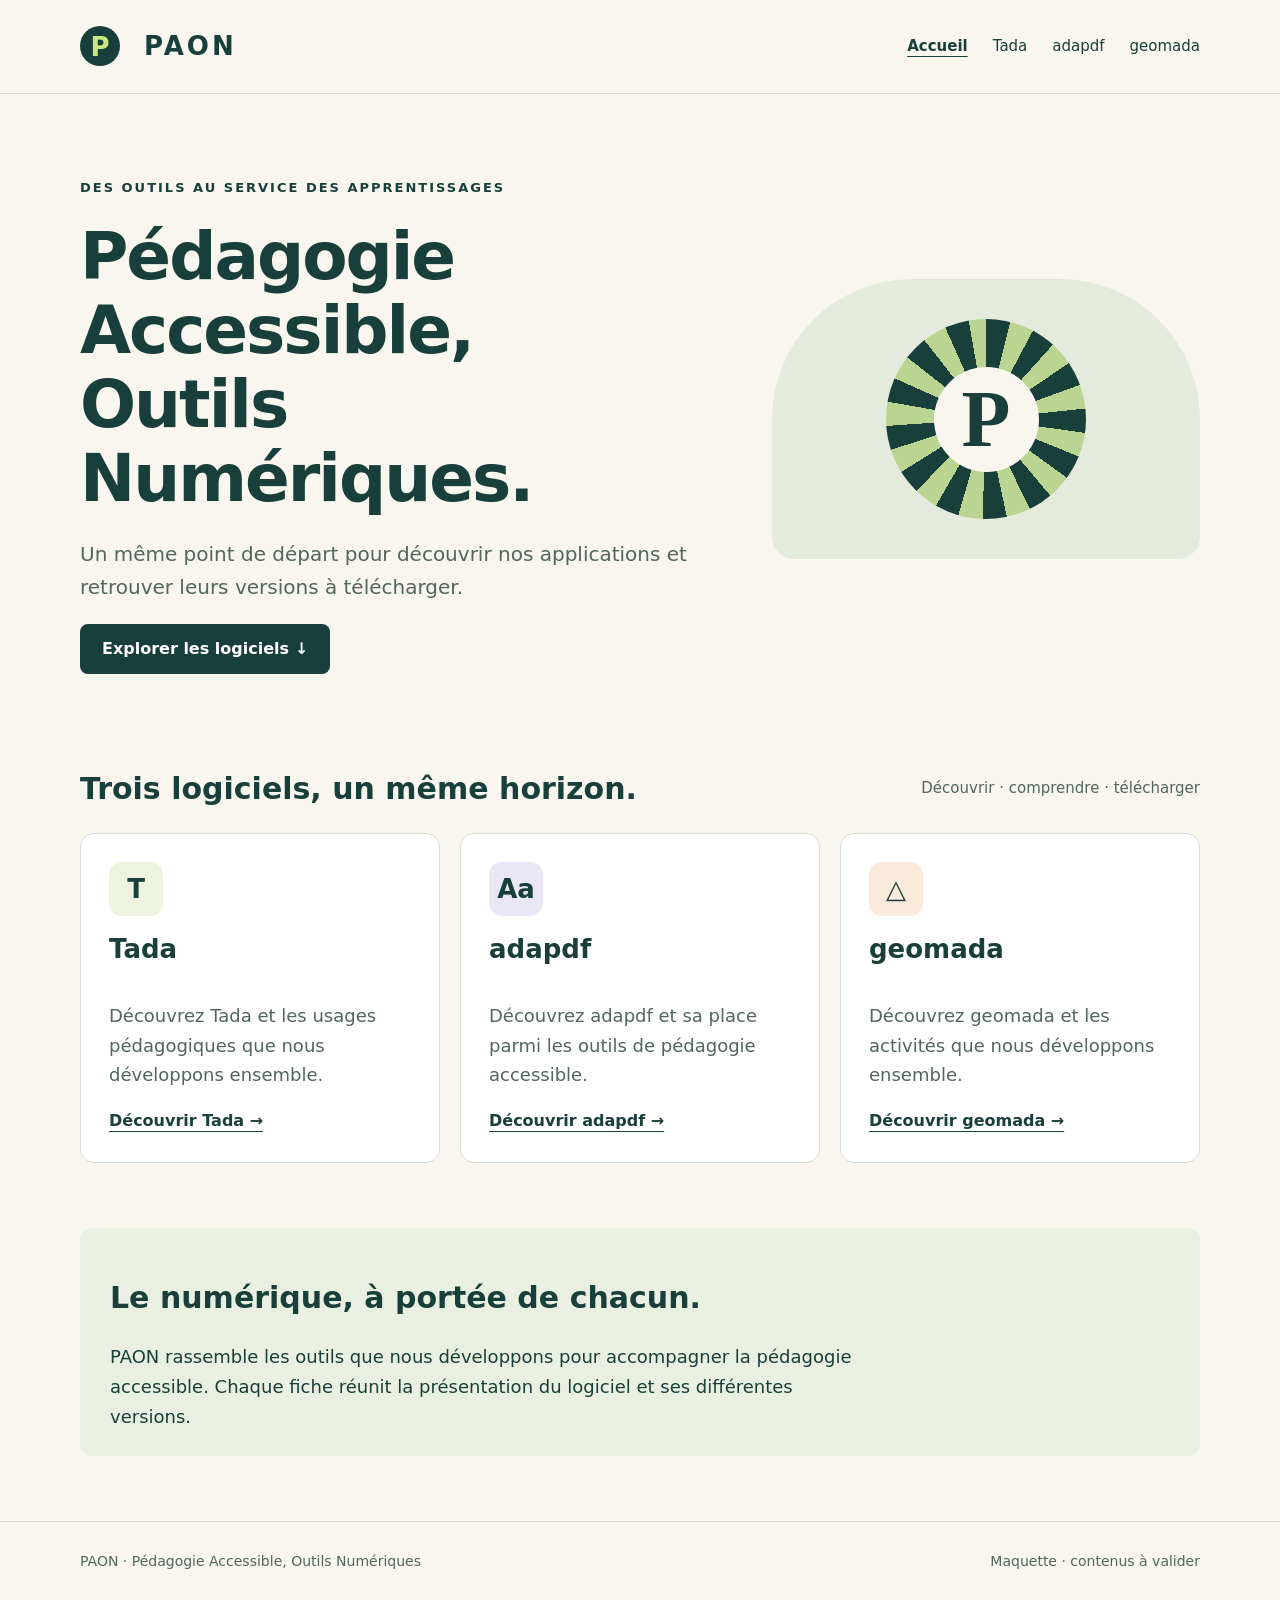
==== index.html @ e742e4db "Indenter les pages et préparer les téléchargements GitHub Releases" ====
<!doctype html>
<html lang="fr">
    <head>
        <meta charset="utf-8">
        <meta name="viewport" content="width=device-width, initial-scale=1">
        <title>Accueil — PAON</title>
        <meta name="description" content="PAON : présentation de Tada, adapdf et geomada et versions à télécharger.">
        <link rel="icon" href="favicon.svg" type="image/svg+xml">
        <link rel="stylesheet" href="styles.css">
        <script defer src="script.js"></script>
    </head>
    <body>
        <a class="skip" href="#contenu">Aller au contenu</a>
        <header>
            <div class="wrap nav">
                <a class="brand" href="index.html">
                    <span aria-hidden="true">P</span>
                    PAON
                </a>
                <nav aria-label="Navigation principale">
                    <a href="index.html" aria-current="page">Accueil</a>
                    <a href="tada.html">Tada</a>
                    <a href="adapdf.html">adapdf</a>
                    <a href="geomada.html">geomada</a>
                </nav>
            </div>
        </header>
        <main id="contenu" class="wrap">
            <section class="hero">
                <div>
                    <p class="eyebrow">Des outils au service des apprentissages</p>
                    <h1 tabindex="-1">
                        Pédagogie Accessible,
                        <br>
                        Outils Numériques.
                    </h1>
                    <p class="intro">Un même point de départ pour découvrir nos applications et retrouver leurs versions à télécharger.</p>
                    <a class="button" href="#logiciels">Explorer les logiciels ↓</a>
                </div>
                <div class="art" aria-hidden="true">
                    <div class="fan">
                    </div>
                </div>
            </section>
            <section id="logiciels" class="section">
                <div class="section-head">
                    <h2>Trois logiciels, un même horizon.</h2>
                    <p>Découvrir · comprendre · télécharger</p>
                </div>
                <div class="cards">
                    <article class="card">
                        <span class="icon" aria-hidden="true">T</span>
                        <h3>Tada</h3>
                        <p>Découvrez Tada et les usages pédagogiques que nous développons ensemble.</p>
                        <a class="text-link" href="tada.html">Découvrir Tada →</a>
                    </article>
                    <article class="card">
                        <span class="icon" aria-hidden="true">Aa</span>
                        <h3>adapdf</h3>
                        <p>Découvrez adapdf et sa place parmi les outils de pédagogie accessible.</p>
                        <a class="text-link" href="adapdf.html">Découvrir adapdf →</a>
                    </article>
                    <article class="card">
                        <span class="icon" aria-hidden="true">△</span>
                        <h3>geomada</h3>
                        <p>Découvrez geomada et les activités que nous développons ensemble.</p>
                        <a class="text-link" href="geomada.html">Découvrir geomada →</a>
                    </article>
                </div>
            </section>
            <section class="section">
                <div class="note">
                    <h2>Le numérique, à portée de chacun.</h2>
                    <p>PAON rassemble les outils que nous développons pour accompagner la pédagogie accessible. Chaque fiche réunit la présentation du logiciel et ses différentes versions.</p>
                </div>
            </section>
        </main>
        <footer>
            <div class="wrap footer">
                <span>PAON · Pédagogie Accessible, Outils Numériques</span>
                <span>Maquette · contenus à valider</span>
            </div>
        </footer>
    </body>
</html>
---- styles.css ----
:root{--ink:#183f3a;--paper:#f8f6ef;--muted:#52655f;--line:#d5ded5}*{box-sizing:border-box}html{scroll-behavior:smooth}body{margin:0;background:var(--paper);color:var(--ink);font:18px/1.65 system-ui,sans-serif}a{color:inherit;text-underline-offset:5px}a:focus-visible,button:focus-visible{outline:3px solid #925000;outline-offset:5px}.skip{position:absolute;top:-100px}.skip:focus{top:10px;background:white;padding:12px}.wrap{width:min(1120px,90%);margin:auto}header{border-bottom:1px solid var(--line)}.nav{display:flex;justify-content:space-between;align-items:center;gap:25px;padding:25px 0}.brand{text-decoration:none;font-size:26px;font-weight:850;letter-spacing:3px}.brand span{display:inline-grid;place-items:center;border-radius:50%;background:var(--ink);color:#cbe784;width:40px;height:40px;margin-right:10px;letter-spacing:0}nav{display:flex;gap:25px;flex-wrap:wrap}nav a{font-size:15px;text-decoration:none}nav a[aria-current]{text-decoration:underline;font-weight:750}.hero{display:grid;grid-template-columns:1.5fr 1fr;gap:50px;align-items:center;padding:70px 0}.eyebrow{font-size:13px;font-weight:750;text-transform:uppercase;letter-spacing:2px}h1{font-size:clamp(38px,5.5vw,66px);line-height:1.12;letter-spacing:-2px;margin:22px 0}h2{font-size:30px;line-height:1.3}h3{font-size:26px;margin:12px 0}p{max-width:65ch}.intro{font-size:20px;color:var(--muted)}.button{display:inline-block;background:var(--ink);color:white;padding:12px 22px;border-radius:8px;text-decoration:none;font-size:16px;font-weight:650}.button:hover{background:#285b53}.art{height:280px;background:#e5ebdc;border-radius:140px 140px 22px 22px;display:grid;place-items:center}.fan{width:200px;height:200px;border-radius:50%;background:repeating-conic-gradient(#183f3a 0deg 14deg,#b9d591 14deg 28deg);display:grid;place-items:center}.fan:after{content:'P';font:700 80px Georgia;display:grid;place-items:center;width:105px;height:105px;border-radius:50%;background:var(--paper)}.section{padding-bottom:65px}.section-head{display:flex;justify-content:space-between;align-items:center;gap:20px}.section-head p{font-size:15px;color:var(--muted)}.cards{display:grid;grid-template-columns:repeat(3,1fr);gap:20px}.card{background:white;border:1px solid var(--line);border-radius:14px;padding:28px;display:flex;flex-direction:column;align-items:start}.card p{color:var(--muted);flex:1}.icon{width:54px;height:54px;display:grid;place-items:center;border-radius:13px;background:#edf3df;font-size:26px;font-weight:750}.card:nth-child(2) .icon{background:#e9e6f5}.card:nth-child(3) .icon{background:#faeadb}.text-link{font-size:16px;font-weight:700}.note{background:#eaf0e1;padding:25px 30px;border-radius:12px}.note p{margin:0}.detail{padding:45px 0 70px}.breadcrumb{font-size:14px;color:var(--muted)}.detail-head{max-width:750px;padding:20px 0}.detail-grid{display:grid;grid-template-columns:1fr 1.3fr;gap:45px}.versions{list-style:none;padding:0}.version{padding:22px 0;border-top:1px solid var(--line);display:flex;align-items:center;justify-content:space-between;gap:20px}.version strong{display:block}.version small{color:var(--muted)}.pending{background:#e7eae4;color:#52655f;border-radius:6px;padding:8px 15px;white-space:nowrap;font-size:14px}.tag{font-size:13px;border:1px solid var(--line);border-radius:100px;padding:5px 10px}footer{border-top:1px solid var(--line);padding:28px 0;font-size:14px;color:var(--muted)}.footer{display:flex;justify-content:space-between;gap:20px}details{margin-top:20px}summary{cursor:pointer;font-weight:650}.top{margin-top:35px;background:transparent;border:1px solid var(--line);padding:10px 16px;color:var(--ink);cursor:pointer;border-radius:6px}@media(max-width:750px){.nav{align-items:flex-start;flex-direction:column}nav{gap:18px}.hero{grid-template-columns:1fr;padding:40px 0;gap:25px}.art{height:200px}.fan{width:160px;height:160px}.cards,.detail-grid{grid-template-columns:1fr}.section-head,.footer{display:block}.version{align-items:flex-start}h1{letter-spacing:-1px}}@media(prefers-reduced-motion:reduce){html{scroll-behavior:auto}}
.brand{display:inline-flex;align-items:center;gap:14px}.brand img{display:block;width:32px;height:50px}.hero-logo{display:block;width:160px;height:248px;object-fit:contain}@media(max-width:750px){.hero-logo{width:115px;height:178px}}
.asset-name{font-size:15px;overflow-wrap:anywhere}.release-date{font-size:14px;color:var(--muted)}[data-download-app] .version>div{min-width:0}[data-download-app] .button{flex-shrink:0;font-size:14px;padding:9px 13px}@media(max-width:450px){[data-download-app] .version{flex-direction:column;align-items:start}}
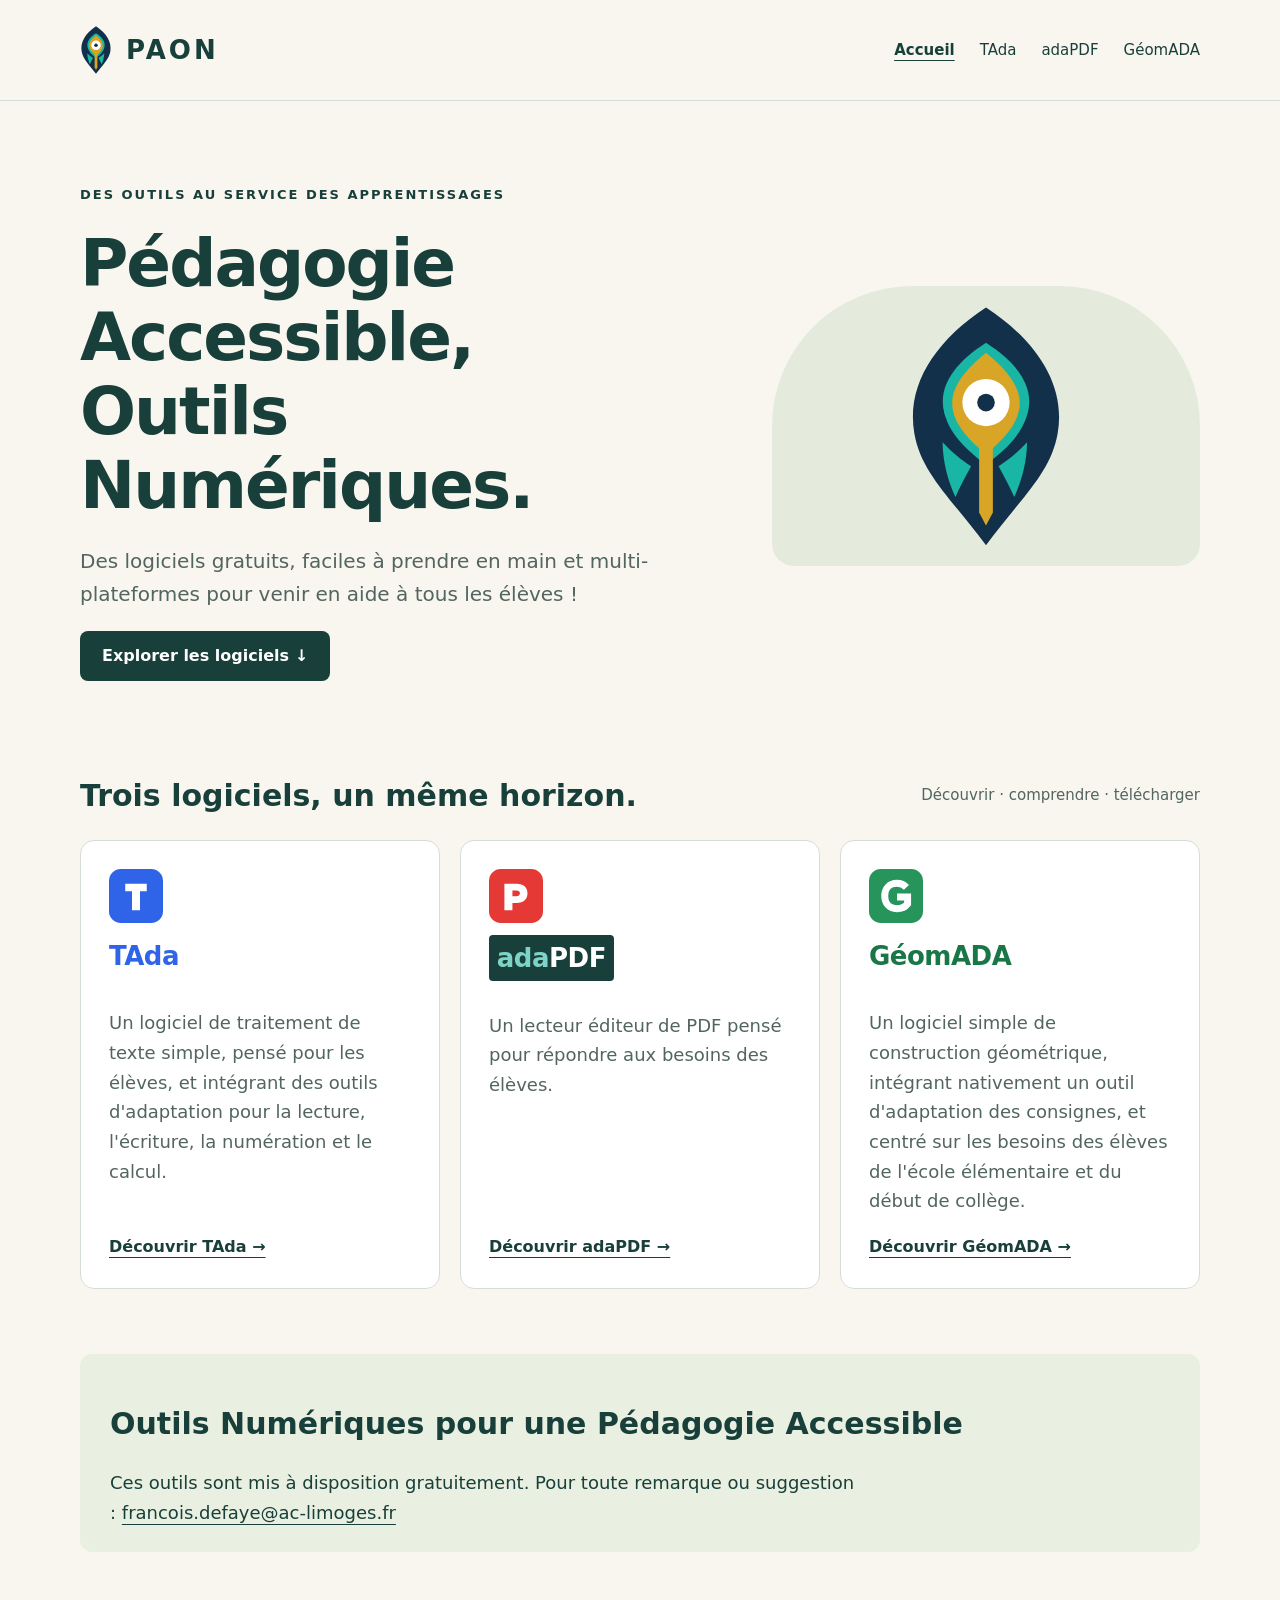
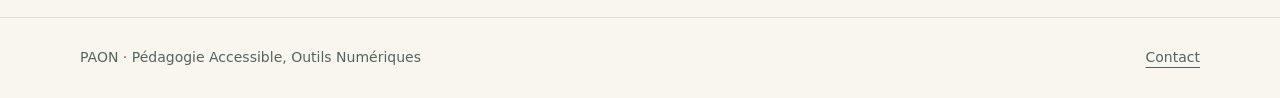
==== commit 5d97a088: "Intégrer les textes les logos et les captures des trois logiciels" ====
--- a/index.html
+++ b/index.html
@@ -4,7 +4,7 @@
         <meta charset="utf-8">
         <meta name="viewport" content="width=device-width, initial-scale=1">
         <title>Accueil — PAON</title>
-        <meta name="description" content="PAON : présentation de Tada, adapdf et geomada et versions à télécharger.">
+        <meta name="description" content="Des logiciels gratuits, faciles à prendre en main et multi-plateformes pour venir en aide à tous les élèves !">
         <link rel="icon" href="favicon.svg" type="image/svg+xml">
         <link rel="stylesheet" href="styles.css">
         <script defer src="script.js"></script>
@@ -14,14 +14,14 @@
         <header>
             <div class="wrap nav">
                 <a class="brand" href="index.html">
-                    <span aria-hidden="true">P</span>
+                    <img src="assets/plume.svg" alt="" width="32" height="50">
                     PAON
                 </a>
                 <nav aria-label="Navigation principale">
                     <a href="index.html" aria-current="page">Accueil</a>
-                    <a href="tada.html">Tada</a>
-                    <a href="adapdf.html">adapdf</a>
-                    <a href="geomada.html">geomada</a>
+                    <a href="tada.html">TAda</a>
+                    <a href="adapdf.html">adaPDF</a>
+                    <a href="geomada.html">GéomADA</a>
                 </nav>
             </div>
         </header>
@@ -29,17 +29,12 @@
             <section class="hero">
                 <div>
                     <p class="eyebrow">Des outils au service des apprentissages</p>
-                    <h1 tabindex="-1">
-                        Pédagogie Accessible,
-                        <br>
-                        Outils Numériques.
-                    </h1>
-                    <p class="intro">Un même point de départ pour découvrir nos applications et retrouver leurs versions à télécharger.</p>
+                    <h1 tabindex="-1">Pédagogie Accessible,<br>Outils Numériques.</h1>
+                    <p class="intro">Des logiciels gratuits, faciles à prendre en main et multi-plateformes pour venir en aide à tous les élèves !</p>
                     <a class="button" href="#logiciels">Explorer les logiciels ↓</a>
                 </div>
                 <div class="art" aria-hidden="true">
-                    <div class="fan">
-                    </div>
+                    <img class="hero-logo" src="assets/plume.svg" alt="" width="160" height="248">
                 </div>
             </section>
             <section id="logiciels" class="section">
@@ -49,36 +44,36 @@
                 </div>
                 <div class="cards">
                     <article class="card">
-                        <span class="icon" aria-hidden="true">T</span>
-                        <h3>Tada</h3>
-                        <p>Découvrez Tada et les usages pédagogiques que nous développons ensemble.</p>
-                        <a class="text-link" href="tada.html">Découvrir Tada →</a>
+                        <img class="app-logo" src="assets/logo-tada.svg" alt="" width="54" height="54">
+                        <h3><span class="app-name app-name-tada">TAda</span></h3>
+                        <p>Un logiciel de traitement de texte simple, pensé pour les élèves, et intégrant des outils d&#x27;adaptation pour la lecture, l&#x27;écriture, la numération et le calcul.</p>
+                        <a class="text-link" href="tada.html">Découvrir TAda →</a>
                     </article>
                     <article class="card">
-                        <span class="icon" aria-hidden="true">Aa</span>
-                        <h3>adapdf</h3>
-                        <p>Découvrez adapdf et sa place parmi les outils de pédagogie accessible.</p>
-                        <a class="text-link" href="adapdf.html">Découvrir adapdf →</a>
+                        <img class="app-logo" src="assets/logo-adapdf.svg" alt="" width="54" height="54">
+                        <h3><span class="app-name app-name-adapdf"><span class="app-prefix">ada</span>PDF</span></h3>
+                        <p>Un lecteur éditeur de PDF pensé pour répondre aux besoins des élèves.</p>
+                        <a class="text-link" href="adapdf.html">Découvrir adaPDF →</a>
                     </article>
                     <article class="card">
-                        <span class="icon" aria-hidden="true">△</span>
-                        <h3>geomada</h3>
-                        <p>Découvrez geomada et les activités que nous développons ensemble.</p>
-                        <a class="text-link" href="geomada.html">Découvrir geomada →</a>
+                        <img class="app-logo" src="assets/logo-geomada.svg" alt="" width="54" height="54">
+                        <h3><span class="app-name app-name-geomada">GéomADA</span></h3>
+                        <p>Un logiciel simple de construction géométrique, intégrant nativement un outil d&#x27;adaptation des consignes, et centré sur les besoins des élèves de l&#x27;école élémentaire et du début de collège.</p>
+                        <a class="text-link" href="geomada.html">Découvrir GéomADA →</a>
                     </article>
                 </div>
             </section>
             <section class="section">
                 <div class="note">
-                    <h2>Le numérique, à portée de chacun.</h2>
-                    <p>PAON rassemble les outils que nous développons pour accompagner la pédagogie accessible. Chaque fiche réunit la présentation du logiciel et ses différentes versions.</p>
+                    <h2>Outils Numériques pour une Pédagogie Accessible</h2>
+                    <p>Ces outils sont mis à disposition gratuitement. Pour toute remarque ou suggestion : <a href="mailto:francois.defaye@ac-limoges.fr">francois.defaye@ac-limoges.fr</a></p>
                 </div>
             </section>
         </main>
         <footer>
             <div class="wrap footer">
                 <span>PAON · Pédagogie Accessible, Outils Numériques</span>
-                <span>Maquette · contenus à valider</span>
+                <a href="mailto:francois.defaye@ac-limoges.fr">Contact</a>
             </div>
         </footer>
     </body>
--- a/styles.css
+++ b/styles.css
@@ -1,3 +1,36 @@
 :root{--ink:#183f3a;--paper:#f8f6ef;--muted:#52655f;--line:#d5ded5}*{box-sizing:border-box}html{scroll-behavior:smooth}body{margin:0;background:var(--paper);color:var(--ink);font:18px/1.65 system-ui,sans-serif}a{color:inherit;text-underline-offset:5px}a:focus-visible,button:focus-visible{outline:3px solid #925000;outline-offset:5px}.skip{position:absolute;top:-100px}.skip:focus{top:10px;background:white;padding:12px}.wrap{width:min(1120px,90%);margin:auto}header{border-bottom:1px solid var(--line)}.nav{display:flex;justify-content:space-between;align-items:center;gap:25px;padding:25px 0}.brand{text-decoration:none;font-size:26px;font-weight:850;letter-spacing:3px}.brand span{display:inline-grid;place-items:center;border-radius:50%;background:var(--ink);color:#cbe784;width:40px;height:40px;margin-right:10px;letter-spacing:0}nav{display:flex;gap:25px;flex-wrap:wrap}nav a{font-size:15px;text-decoration:none}nav a[aria-current]{text-decoration:underline;font-weight:750}.hero{display:grid;grid-template-columns:1.5fr 1fr;gap:50px;align-items:center;padding:70px 0}.eyebrow{font-size:13px;font-weight:750;text-transform:uppercase;letter-spacing:2px}h1{font-size:clamp(38px,5.5vw,66px);line-height:1.12;letter-spacing:-2px;margin:22px 0}h2{font-size:30px;line-height:1.3}h3{font-size:26px;margin:12px 0}p{max-width:65ch}.intro{font-size:20px;color:var(--muted)}.button{display:inline-block;background:var(--ink);color:white;padding:12px 22px;border-radius:8px;text-decoration:none;font-size:16px;font-weight:650}.button:hover{background:#285b53}.art{height:280px;background:#e5ebdc;border-radius:140px 140px 22px 22px;display:grid;place-items:center}.fan{width:200px;height:200px;border-radius:50%;background:repeating-conic-gradient(#183f3a 0deg 14deg,#b9d591 14deg 28deg);display:grid;place-items:center}.fan:after{content:'P';font:700 80px Georgia;display:grid;place-items:center;width:105px;height:105px;border-radius:50%;background:var(--paper)}.section{padding-bottom:65px}.section-head{display:flex;justify-content:space-between;align-items:center;gap:20px}.section-head p{font-size:15px;color:var(--muted)}.cards{display:grid;grid-template-columns:repeat(3,1fr);gap:20px}.card{background:white;border:1px solid var(--line);border-radius:14px;padding:28px;display:flex;flex-direction:column;align-items:start}.card p{color:var(--muted);flex:1}.icon{width:54px;height:54px;display:grid;place-items:center;border-radius:13px;background:#edf3df;font-size:26px;font-weight:750}.card:nth-child(2) .icon{background:#e9e6f5}.card:nth-child(3) .icon{background:#faeadb}.text-link{font-size:16px;font-weight:700}.note{background:#eaf0e1;padding:25px 30px;border-radius:12px}.note p{margin:0}.detail{padding:45px 0 70px}.breadcrumb{font-size:14px;color:var(--muted)}.detail-head{max-width:750px;padding:20px 0}.detail-grid{display:grid;grid-template-columns:1fr 1.3fr;gap:45px}.versions{list-style:none;padding:0}.version{padding:22px 0;border-top:1px solid var(--line);display:flex;align-items:center;justify-content:space-between;gap:20px}.version strong{display:block}.version small{color:var(--muted)}.pending{background:#e7eae4;color:#52655f;border-radius:6px;padding:8px 15px;white-space:nowrap;font-size:14px}.tag{font-size:13px;border:1px solid var(--line);border-radius:100px;padding:5px 10px}footer{border-top:1px solid var(--line);padding:28px 0;font-size:14px;color:var(--muted)}.footer{display:flex;justify-content:space-between;gap:20px}details{margin-top:20px}summary{cursor:pointer;font-weight:650}.top{margin-top:35px;background:transparent;border:1px solid var(--line);padding:10px 16px;color:var(--ink);cursor:pointer;border-radius:6px}@media(max-width:750px){.nav{align-items:flex-start;flex-direction:column}nav{gap:18px}.hero{grid-template-columns:1fr;padding:40px 0;gap:25px}.art{height:200px}.fan{width:160px;height:160px}.cards,.detail-grid{grid-template-columns:1fr}.section-head,.footer{display:block}.version{align-items:flex-start}h1{letter-spacing:-1px}}@media(prefers-reduced-motion:reduce){html{scroll-behavior:auto}}
 .brand{display:inline-flex;align-items:center;gap:14px}.brand img{display:block;width:32px;height:50px}.hero-logo{display:block;width:160px;height:248px;object-fit:contain}@media(max-width:750px){.hero-logo{width:115px;height:178px}}
 .asset-name{font-size:15px;overflow-wrap:anywhere}.release-date{font-size:14px;color:var(--muted)}[data-download-app] .version>div{min-width:0}[data-download-app] .button{flex-shrink:0;font-size:14px;padding:9px 13px}@media(max-width:450px){[data-download-app] .version{flex-direction:column;align-items:start}}
+
+/* Pictogrammes des plateformes dans les listes de téléchargements. */
+.download-info {
+    display: flex;
+    align-items: center;
+    gap: 14px;
+}
+.platform-logo {
+    display: block;
+    flex: 0 0 36px;
+    width: 36px;
+    height: 36px;
+    object-fit: contain;
+}
+.download-text {
+    min-width: 0;
+}
+
+/* Identités des applications et captures fournies. */
+.app-logo { display: block; width: 54px; height: 54px; }
+.app-name { font-weight: 800; letter-spacing: -.5px; }
+.app-name-tada { color: #2f64e9; }
+.app-name-geomada { color: #187647; }
+.app-name-adapdf { display: inline-block; color: #fff; background: #183f3a; padding: .05em .3em; border-radius: .15em; }
+.app-name-adapdf .app-prefix { color: #7dd3c7; }
+.app-title { display: flex; align-items: center; gap: 18px; }
+.app-title img { width: 64px; height: 64px; flex: 0 0 64px; }
+.app-preview { margin: 0; }
+.app-preview a { display: block; border: 1px solid var(--line); border-radius: 12px; overflow: hidden; background: white; }
+.app-preview img { display: block; width: 100%; height: auto; }
+.app-preview figcaption { font-size: 14px; color: var(--muted); margin-top: 10px; }
+.note a { overflow-wrap: anywhere; }
+@media(max-width:450px) { .app-title { gap: 12px; } .app-title img { width: 48px; height: 48px; flex-basis: 48px; } }
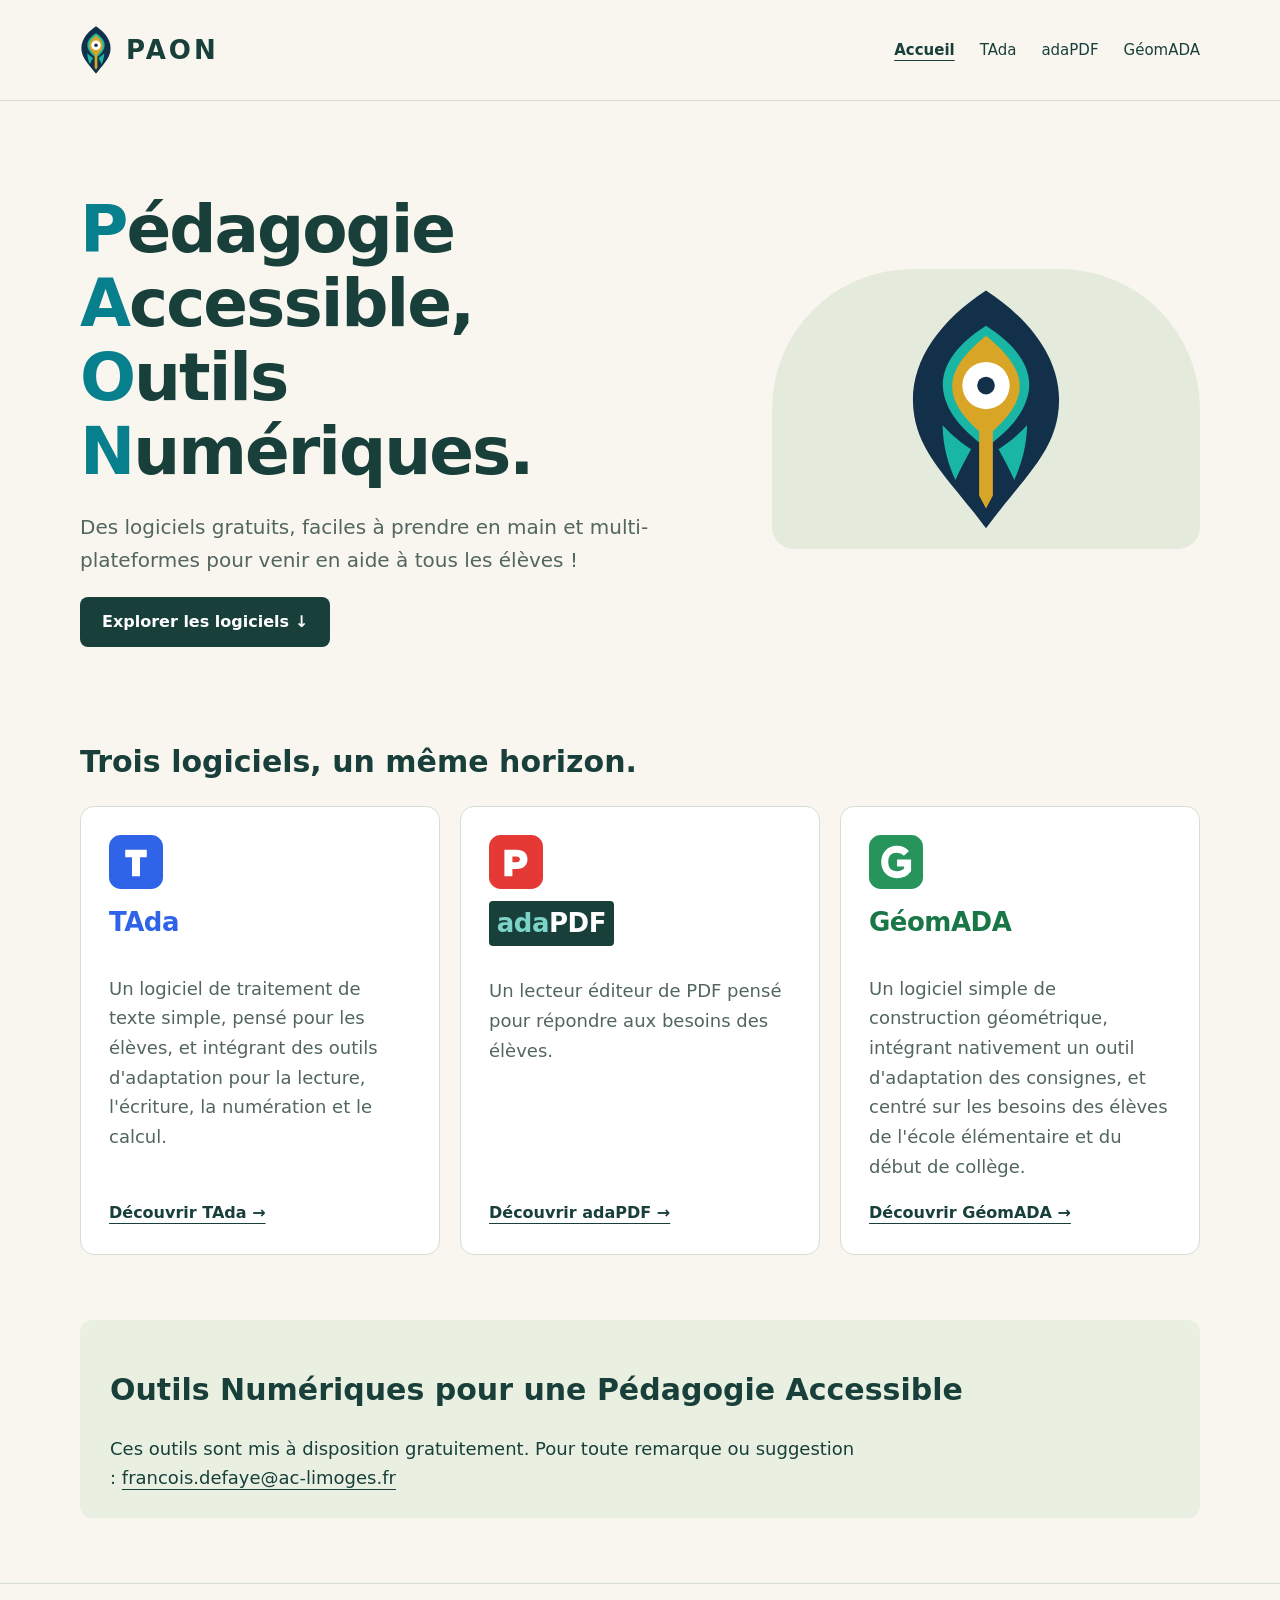
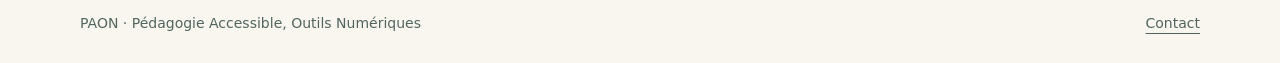
==== commit e4a4be36: "Alléger l’accueil et mettre les initiales PAON en couleur" ====
--- a/index.html
+++ b/index.html
@@ -28,8 +28,7 @@
         <main id="contenu" class="wrap">
             <section class="hero">
                 <div>
-                    <p class="eyebrow">Des outils au service des apprentissages</p>
-                    <h1 tabindex="-1">Pédagogie Accessible,<br>Outils Numériques.</h1>
+                    <h1 tabindex="-1" aria-label="Pédagogie Accessible, Outils Numériques."><span class="title-initial">P</span>édagogie <span class="title-initial">A</span>ccessible,<br><span class="title-initial">O</span>utils <span class="title-initial">N</span>umériques.</h1>
                     <p class="intro">Des logiciels gratuits, faciles à prendre en main et multi-plateformes pour venir en aide à tous les élèves !</p>
                     <a class="button" href="#logiciels">Explorer les logiciels ↓</a>
                 </div>
@@ -40,7 +39,6 @@
             <section id="logiciels" class="section">
                 <div class="section-head">
                     <h2>Trois logiciels, un même horizon.</h2>
-                    <p>Découvrir · comprendre · télécharger</p>
                 </div>
                 <div class="cards">
                     <article class="card">
--- a/styles.css
+++ b/styles.css
@@ -34,3 +34,8 @@
 .app-preview figcaption { font-size: 14px; color: var(--muted); margin-top: 10px; }
 .note a { overflow-wrap: anywhere; }
 @media(max-width:450px) { .app-title { gap: 12px; } .app-title img { width: 48px; height: 48px; flex-basis: 48px; } }
+
+/* Les initiales du titre font ressortir le nom PAON. */
+.title-initial {
+    color: #087f8c;
+}
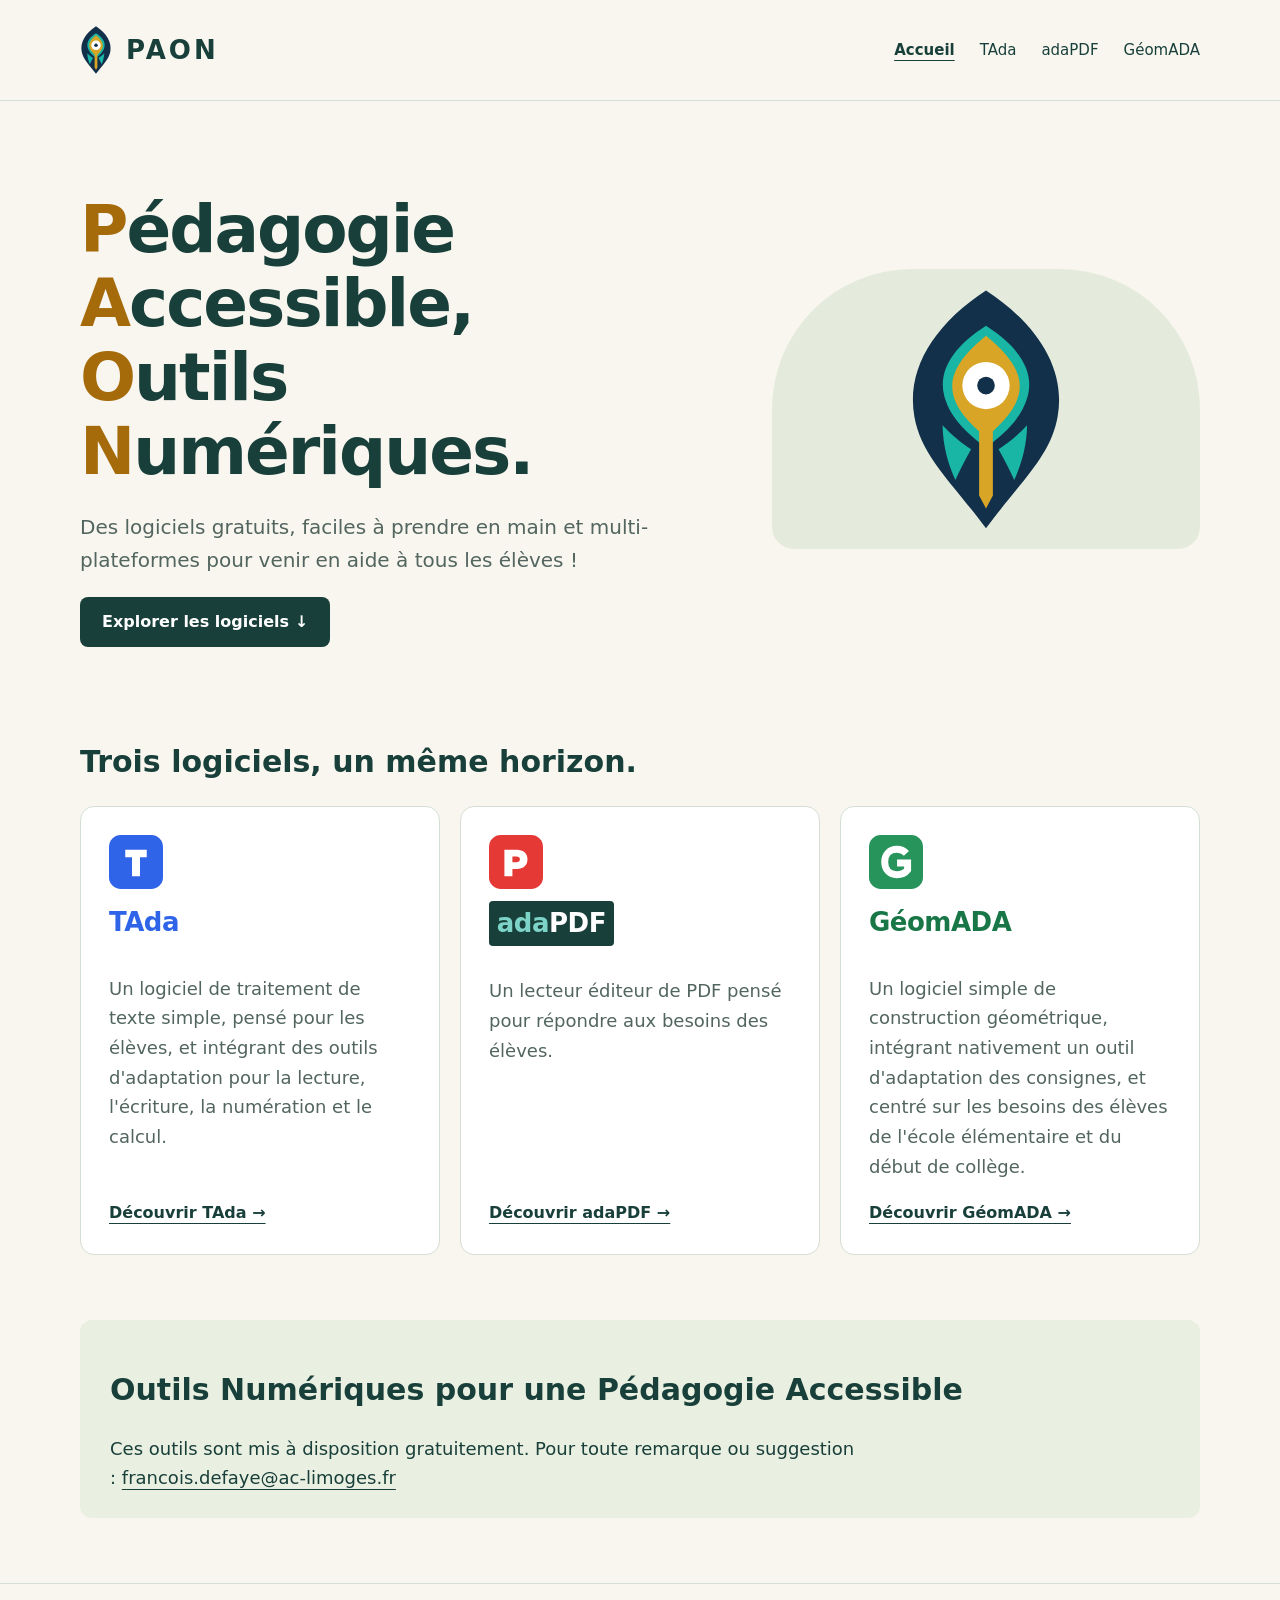
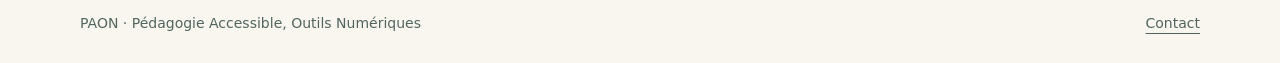
==== commit 3ef4bc8c: "Renforcer la couleur des initiales et actualiser le cache CSS" ====
--- a/index.html
+++ b/index.html
@@ -6,7 +6,7 @@
         <title>Accueil — PAON</title>
         <meta name="description" content="Des logiciels gratuits, faciles à prendre en main et multi-plateformes pour venir en aide à tous les élèves !">
         <link rel="icon" href="favicon.svg" type="image/svg+xml">
-        <link rel="stylesheet" href="styles.css">
+        <link rel="stylesheet" href="styles.css?v=20261008-2">
         <script defer src="script.js"></script>
     </head>
     <body>
@@ -76,3 +76,4 @@
         </footer>
     </body>
 </html>
+
--- a/styles.css
+++ b/styles.css
@@ -37,5 +37,6 @@
 
 /* Les initiales du titre font ressortir le nom PAON. */
 .title-initial {
-    color: #087f8c;
+    color: #a56b0b;
 }
+
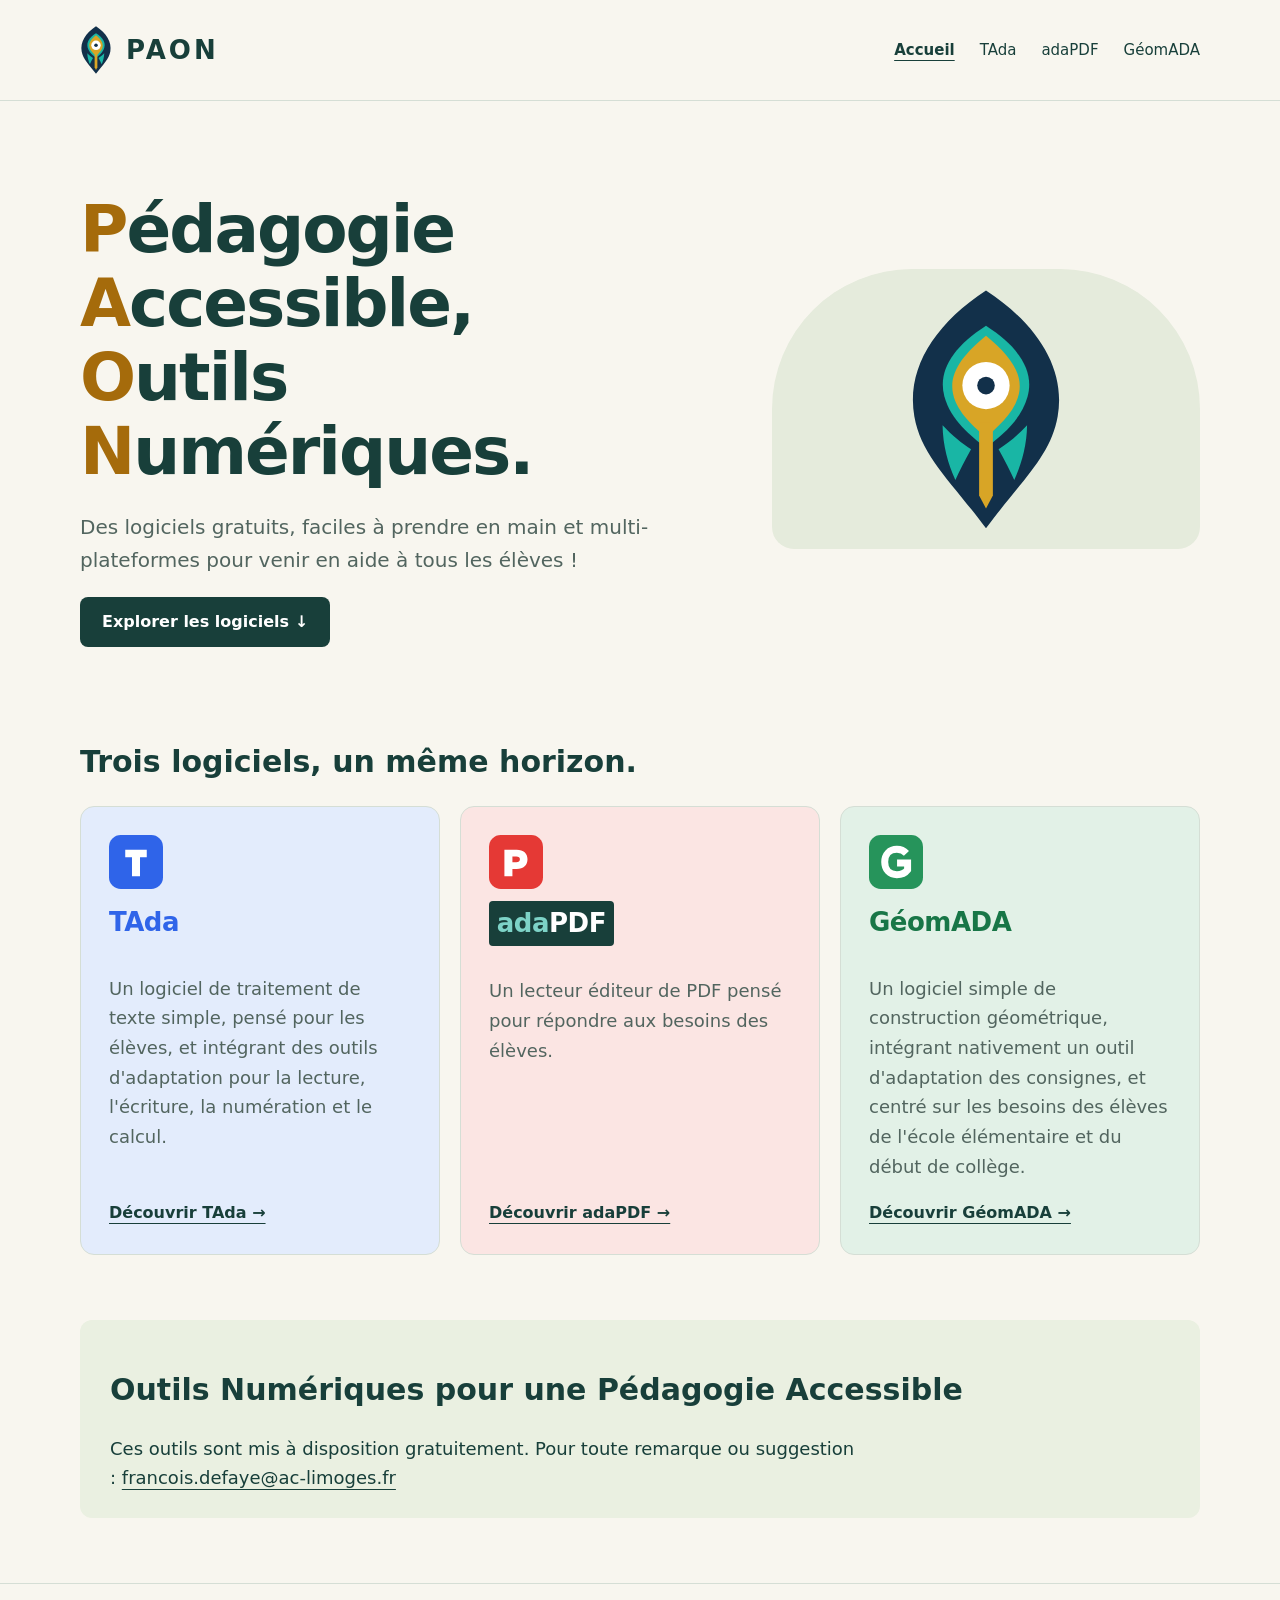
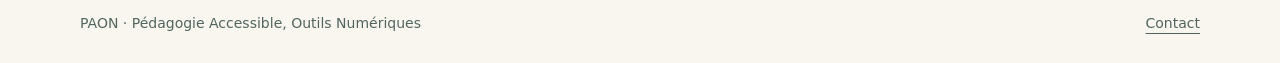
==== commit 37e08b12: "Renforcer les fonds colorés et les reprendre sur les cartes" ====
--- a/index.html
+++ b/index.html
@@ -6,7 +6,7 @@
         <title>Accueil — PAON</title>
         <meta name="description" content="Des logiciels gratuits, faciles à prendre en main et multi-plateformes pour venir en aide à tous les élèves !">
         <link rel="icon" href="favicon.svg" type="image/svg+xml">
-        <link rel="stylesheet" href="styles.css?v=20261008-2">
+        <link rel="stylesheet" href="styles.css?v=20261012-1">
         <script defer src="script.js"></script>
     </head>
     <body>
@@ -41,24 +41,24 @@
                     <h2>Trois logiciels, un même horizon.</h2>
                 </div>
                 <div class="cards">
-                    <article class="card">
+                    <a class="card card-tada" href="tada.html" aria-label="Découvrir TAda">
                         <img class="app-logo" src="assets/logo-tada.svg" alt="" width="54" height="54">
                         <h3><span class="app-name app-name-tada">TAda</span></h3>
                         <p>Un logiciel de traitement de texte simple, pensé pour les élèves, et intégrant des outils d&#x27;adaptation pour la lecture, l&#x27;écriture, la numération et le calcul.</p>
-                        <a class="text-link" href="tada.html">Découvrir TAda →</a>
-                    </article>
-                    <article class="card">
+                        <span class="text-link">Découvrir TAda →</span>
+                    </a>
+                    <a class="card card-adapdf" href="adapdf.html" aria-label="Découvrir adaPDF">
                         <img class="app-logo" src="assets/logo-adapdf.svg" alt="" width="54" height="54">
                         <h3><span class="app-name app-name-adapdf"><span class="app-prefix">ada</span>PDF</span></h3>
                         <p>Un lecteur éditeur de PDF pensé pour répondre aux besoins des élèves.</p>
-                        <a class="text-link" href="adapdf.html">Découvrir adaPDF →</a>
-                    </article>
-                    <article class="card">
+                        <span class="text-link">Découvrir adaPDF →</span>
+                    </a>
+                    <a class="card card-geomada" href="geomada.html" aria-label="Découvrir GéomADA">
                         <img class="app-logo" src="assets/logo-geomada.svg" alt="" width="54" height="54">
                         <h3><span class="app-name app-name-geomada">GéomADA</span></h3>
                         <p>Un logiciel simple de construction géométrique, intégrant nativement un outil d&#x27;adaptation des consignes, et centré sur les besoins des élèves de l&#x27;école élémentaire et du début de collège.</p>
-                        <a class="text-link" href="geomada.html">Découvrir GéomADA →</a>
-                    </article>
+                        <span class="text-link">Découvrir GéomADA →</span>
+                    </a>
                 </div>
             </section>
             <section class="section">
@@ -76,4 +76,3 @@
         </footer>
     </body>
 </html>
-
--- a/styles.css
+++ b/styles.css
@@ -40,3 +40,18 @@
     color: #a56b0b;
 }
 
+/* Un fond léger inspiré de l’icône de chaque logiciel. */
+.app-page-tada { --paper: #e3ecfc; --line: #d2dced; }
+.app-page-adapdf { --paper: #fbe5e3; --line: #ead7d5; }
+.app-page-geomada { --paper: #e2f1e7; --line: #d2e2d7; }
+.card { text-decoration: none; }
+.card .text-link { text-decoration: underline; }
+.card:hover { border-color: var(--ink); box-shadow: 0 6px 18px #183f3a12; }
+.card:focus-visible { outline-offset: 5px; }
+.download-label { font-size: 16px; line-height: 1.5; }
+.download-text small { display: block; font-size: 13px; }
+
+/* Les cartes reprennent le fond de la page de leur logiciel. */
+.card-tada { background: #e3ecfc; }
+.card-adapdf { background: #fbe5e3; }
+.card-geomada { background: #e2f1e7; }
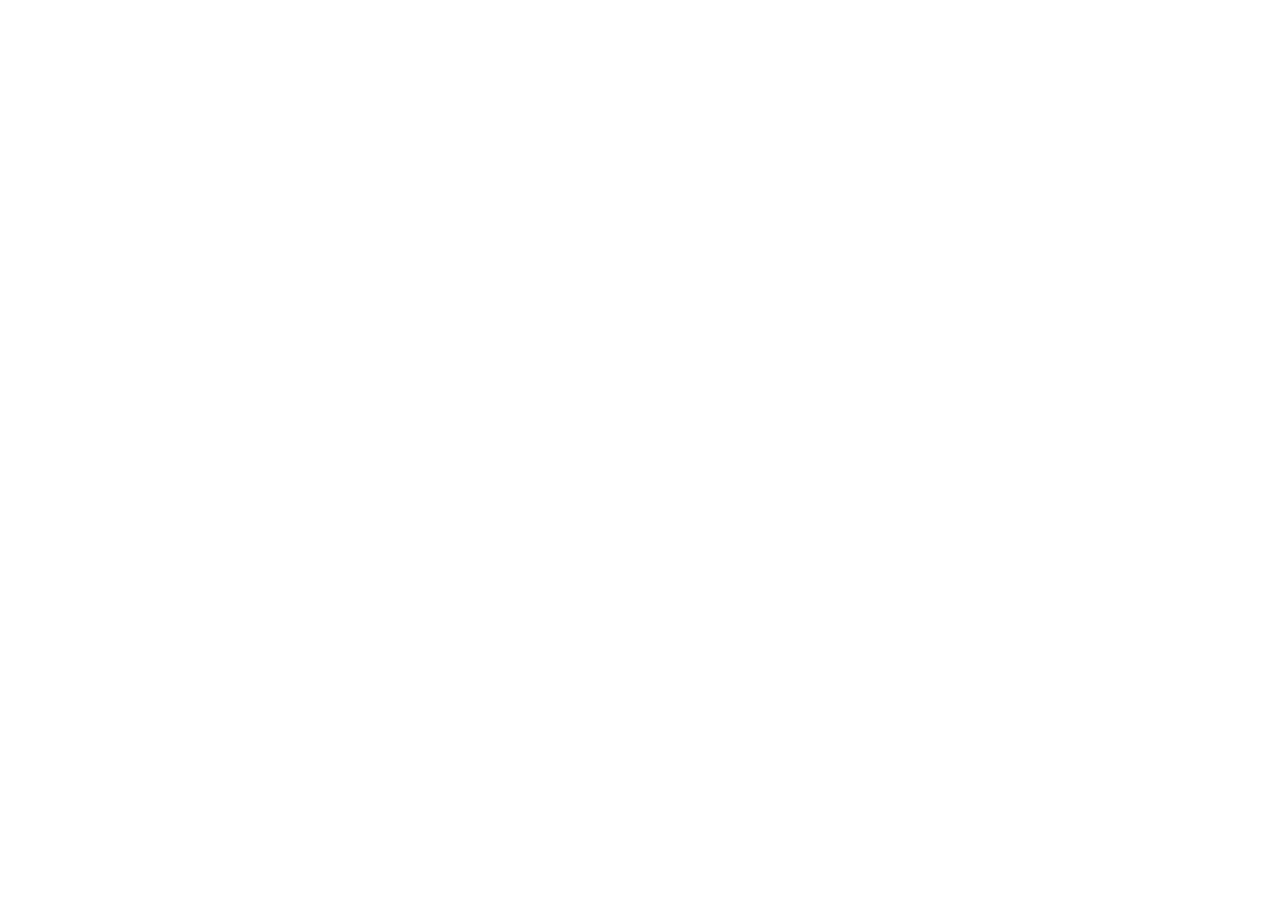
==== commit 514d955e: "Rediriger les anciennes pages vers paon-accessibilite.github.io" ====
--- a/index.html
+++ b/index.html
@@ -3,76 +3,12 @@
     <head>
         <meta charset="utf-8">
         <meta name="viewport" content="width=device-width, initial-scale=1">
-        <title>Accueil — PAON</title>
-        <meta name="description" content="Des logiciels gratuits, faciles à prendre en main et multi-plateformes pour venir en aide à tous les élèves !">
-        <link rel="icon" href="favicon.svg" type="image/svg+xml">
-        <link rel="stylesheet" href="styles.css?v=20261012-1">
-        <script defer src="script.js"></script>
+        <title>PAON — Nouvelle adresse</title>
+        <link rel="canonical" href="https://paon-accessibilite.github.io/">
+        <meta http-equiv="refresh" content="0; url=https://paon-accessibilite.github.io/">
+        <script>location.replace("https://paon-accessibilite.github.io/" + location.search + location.hash);</script>
     </head>
     <body>
-        <a class="skip" href="#contenu">Aller au contenu</a>
-        <header>
-            <div class="wrap nav">
-                <a class="brand" href="index.html">
-                    <img src="assets/plume.svg" alt="" width="32" height="50">
-                    PAON
-                </a>
-                <nav aria-label="Navigation principale">
-                    <a href="index.html" aria-current="page">Accueil</a>
-                    <a href="tada.html">TAda</a>
-                    <a href="adapdf.html">adaPDF</a>
-                    <a href="geomada.html">GéomADA</a>
-                </nav>
-            </div>
-        </header>
-        <main id="contenu" class="wrap">
-            <section class="hero">
-                <div>
-                    <h1 tabindex="-1" aria-label="Pédagogie Accessible, Outils Numériques."><span class="title-initial">P</span>édagogie <span class="title-initial">A</span>ccessible,<br><span class="title-initial">O</span>utils <span class="title-initial">N</span>umériques.</h1>
-                    <p class="intro">Des logiciels gratuits, faciles à prendre en main et multi-plateformes pour venir en aide à tous les élèves !</p>
-                    <a class="button" href="#logiciels">Explorer les logiciels ↓</a>
-                </div>
-                <div class="art" aria-hidden="true">
-                    <img class="hero-logo" src="assets/plume.svg" alt="" width="160" height="248">
-                </div>
-            </section>
-            <section id="logiciels" class="section">
-                <div class="section-head">
-                    <h2>Trois logiciels, un même horizon.</h2>
-                </div>
-                <div class="cards">
-                    <a class="card card-tada" href="tada.html" aria-label="Découvrir TAda">
-                        <img class="app-logo" src="assets/logo-tada.svg" alt="" width="54" height="54">
-                        <h3><span class="app-name app-name-tada">TAda</span></h3>
-                        <p>Un logiciel de traitement de texte simple, pensé pour les élèves, et intégrant des outils d&#x27;adaptation pour la lecture, l&#x27;écriture, la numération et le calcul.</p>
-                        <span class="text-link">Découvrir TAda →</span>
-                    </a>
-                    <a class="card card-adapdf" href="adapdf.html" aria-label="Découvrir adaPDF">
-                        <img class="app-logo" src="assets/logo-adapdf.svg" alt="" width="54" height="54">
-                        <h3><span class="app-name app-name-adapdf"><span class="app-prefix">ada</span>PDF</span></h3>
-                        <p>Un lecteur éditeur de PDF pensé pour répondre aux besoins des élèves.</p>
-                        <span class="text-link">Découvrir adaPDF →</span>
-                    </a>
-                    <a class="card card-geomada" href="geomada.html" aria-label="Découvrir GéomADA">
-                        <img class="app-logo" src="assets/logo-geomada.svg" alt="" width="54" height="54">
-                        <h3><span class="app-name app-name-geomada">GéomADA</span></h3>
-                        <p>Un logiciel simple de construction géométrique, intégrant nativement un outil d&#x27;adaptation des consignes, et centré sur les besoins des élèves de l&#x27;école élémentaire et du début de collège.</p>
-                        <span class="text-link">Découvrir GéomADA →</span>
-                    </a>
-                </div>
-            </section>
-            <section class="section">
-                <div class="note">
-                    <h2>Outils Numériques pour une Pédagogie Accessible</h2>
-                    <p>Ces outils sont mis à disposition gratuitement. Pour toute remarque ou suggestion : <a href="mailto:francois.defaye@ac-limoges.fr">francois.defaye@ac-limoges.fr</a></p>
-                </div>
-            </section>
-        </main>
-        <footer>
-            <div class="wrap footer">
-                <span>PAON · Pédagogie Accessible, Outils Numériques</span>
-                <a href="mailto:francois.defaye@ac-limoges.fr">Contact</a>
-            </div>
-        </footer>
+        <p>PAON a une nouvelle adresse : <a href="https://paon-accessibilite.github.io/">rejoindre le site PAON</a>.</p>
     </body>
 </html>
